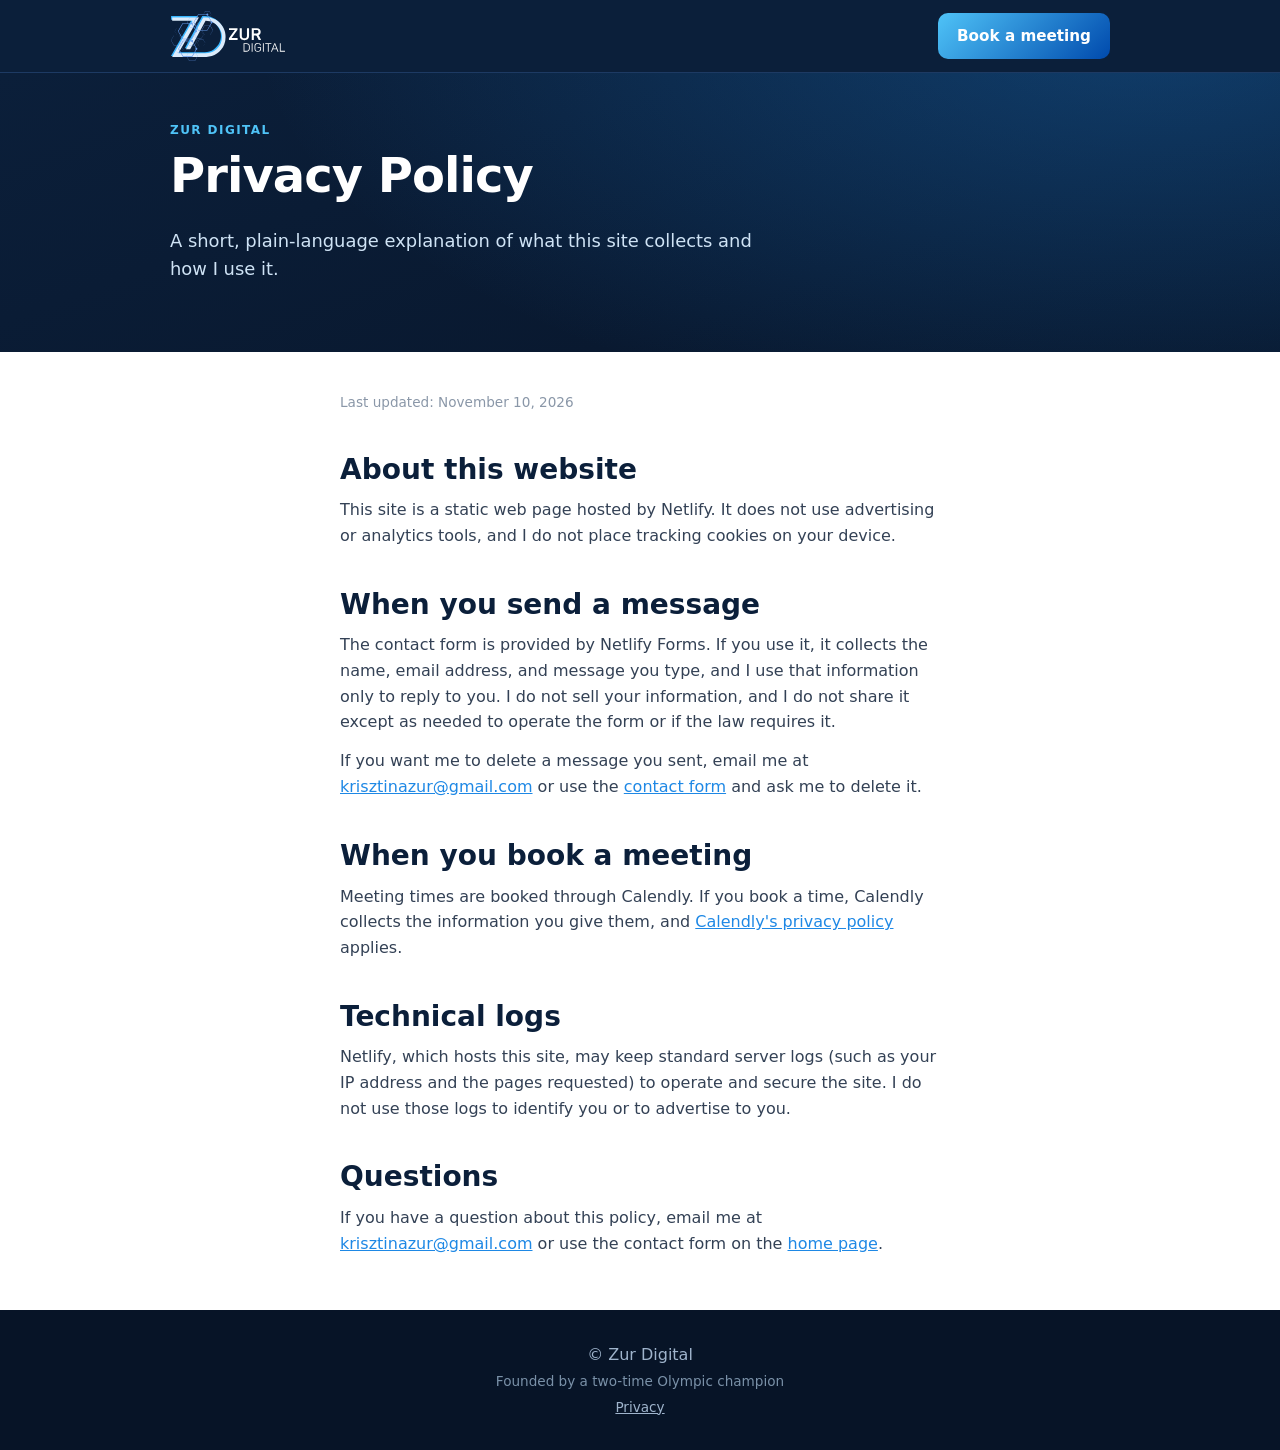
==== privacy.html @ 40351dbc "Move to zurdigital.com, I-voice copy, privacy page, Google Visibility option, trim CTAs" ====
<!doctype html><html lang="en"><head><meta charset="utf-8"><meta name="viewport" content="width=device-width,initial-scale=1"><title>Privacy Policy | Zur Digital</title><meta name="description" content="How Zur Digital uses the information you share on this website."><link rel="canonical" href="https://zurdigital.com/privacy.html"><meta property="og:title" content="Privacy Policy | Zur Digital"><meta property="og:description" content="How Zur Digital uses the information you share on this website."><meta property="og:type" content="website"><meta property="og:url" content="https://zurdigital.com/privacy.html"><meta property="og:image" content="https://zurdigital.com/assets/og/zur-digital-og.jpg"><meta property="og:image:width" content="1200"><meta property="og:image:height" content="630"><meta name="twitter:card" content="summary_large_image"><meta name="twitter:image" content="https://zurdigital.com/assets/og/zur-digital-og.jpg"><link rel="icon" href="favicon.svg" type="image/svg+xml"><link rel="stylesheet" href="styles.css"><script type="application/ld+json">{
 "@context": "https://schema.org",
 "@type": [
  "ProfessionalService",
  "LocalBusiness"
 ],
 "name": "Zur Digital \u2014 Marketing Agency in Orange County, CA",
 "url": "https://zurdigital.com",
 "logo": "https://zurdigital.com/logos/zd-logo-crop.svg",
 "email": "krisztinazur@gmail.com",
 "telephone": "(949) 436-5113",
 "description": "Zur Digital is a marketing agency in Orange County, CA. I help local businesses with brand, website, Google listing, social media, and ads\u2014starting with a free online review.",
 "areaServed": {
  "@type": "AdministrativeArea",
  "name": "Orange County, CA"
 },
 "founder": {
  "@type": "Person",
  "name": "Krisztina Zur"
 }
}</script></head><body id="top"><header class="hdr"><div class="wrap nav"><a href="index.html" class="logo"><img src="logos/zd-logo-light.svg" alt="Zur Digital" width="190" height="96" class="logoimg"></a><a class="btn" href="https://calendly.com/krisztinazur/new-meeting" target="_blank" rel="noopener">Book a meeting</a></div></header><main><section class="hero sm"><div class="wrap"><p class="eyebrow">Zur Digital</p><h1>Privacy Policy</h1><p class="lead">A short, plain-language explanation of what this site collects and how I use it.</p></div></section><section><div class="wrap legal"><p class="updated">Last updated: November 10, 2026</p><h2>About this website</h2><p>This site is a static web page hosted by Netlify. It does not use advertising or analytics tools, and I do not place tracking cookies on your device.</p><h2>When you send a message</h2><p>The contact form is provided by Netlify Forms. If you use it, it collects the name, email address, and message you type, and I use that information only to reply to you. I do not sell your information, and I do not share it except as needed to operate the form or if the law requires it.</p><p>If you want me to delete a message you sent, email me at <a href="mailto:krisztinazur@gmail.com">krisztinazur@gmail.com</a> or use the <a href="index.html#contact">contact form</a> and ask me to delete it.</p><h2>When you book a meeting</h2><p>Meeting times are booked through Calendly. If you book a time, Calendly collects the information you give them, and <a href="https://calendly.com/privacy" target="_blank" rel="noopener">Calendly's privacy policy</a> applies.</p><h2>Technical logs</h2><p>Netlify, which hosts this site, may keep standard server logs (such as your IP address and the pages requested) to operate and secure the site. I do not use those logs to identify you or to advertise to you.</p><h2>Questions</h2><p>If you have a question about this policy, email me at <a href="mailto:krisztinazur@gmail.com">krisztinazur@gmail.com</a> or use the contact form on the <a href="index.html">home page</a>.</p></div></section></main><footer class="ftr"><div class="wrap"><p>© Zur Digital</p><p class="small">Founded by a two-time Olympic champion</p><p class="small ftr-links"><a href="privacy.html">Privacy</a></p></div></footer></body></html>
---- styles.css ----
:root{
  --navy:#0B1F3A;
  --brand:#004aad;
  --sky:#4FC3F7;
  --blue:#1E88E5;
  --g1:#F4F6F9;
  --g2:#E3E8EF;
  --g3:#8A97A8;
  --ink:#1B2533;
}
*{box-sizing:border-box}
html{scroll-behavior:smooth}
body{margin:0;font:16px/1.6 Inter,"Segoe UI",system-ui,Arial,sans-serif;color:var(--ink);background:#fff}
a{color:var(--blue)}
a:hover{color:var(--brand)}
h1,h2,h3,h4{line-height:1.2;color:var(--navy);margin:0 0 .4em}
h1{font-size:clamp(2rem,5vw,3rem)}
h2{font-size:clamp(1.35rem,3vw,1.75rem)}
h3{font-size:1.15rem}
h4{font-size:1.05rem}
.wrap{max-width:980px;margin:auto;padding:0 20px}
section{padding:40px 0}
.alt{background:var(--g1)}
.eyebrow{text-transform:uppercase;letter-spacing:.12em;font-size:.75rem;font-weight:700;color:var(--blue);margin:0 0 .6em}
.small{font-size:.85rem;color:var(--g3)}
.tag{color:var(--g3);font-size:.9rem;margin:0 0 12px}
.lead{font-size:1.12rem;max-width:34em;color:#334155;margin:0 0 1.1em}
.role{font-weight:600;color:var(--brand);margin:0 0 .8em}
.row{display:flex;gap:12px;flex-wrap:wrap;margin-top:8px;align-items:center}

.btn{
  display:inline-block;background:linear-gradient(135deg,var(--sky),var(--brand));
  color:#fff!important;font-weight:700;padding:.7em 1.25em;border-radius:10px;
  text-decoration:none;border:0;cursor:pointer;font-size:.95rem;
}
.btn.lg{padding:.9em 1.45em}
.btn.ghost{
  background:transparent;border:1.5px solid var(--brand);color:var(--brand)!important;
}
.hero .btn.ghost{border-color:rgba(255,255,255,.55);color:#fff!important}
.hero .btn.ghost:hover{border-color:#fff;background:rgba(255,255,255,.08)}
.btn:hover{filter:brightness(1.05)}

/* Header */
.hdr{background:var(--navy);color:#fff;border-bottom:1px solid #1d3a63;position:sticky;top:0;z-index:9}
.nav{display:flex;align-items:center;justify-content:space-between;min-height:72px}
.logo{display:flex;color:#fff}
.logoimg{height:52px;width:auto}

/* Hero — benefit hook */
.hero{
  background:
    radial-gradient(900px 420px at 90% -20%,#1E88E555,transparent),
    linear-gradient(160deg,var(--navy),#08162b);
  color:#dbe8f5;padding:56px 0 48px;
}
.hero.sm{padding:48px 0}
.hero h1{color:#fff;margin:0 0 .45em;letter-spacing:-.02em}
.hero .eyebrow{color:var(--sky)}
.hero .lead{color:#cfe3f5}
.hero-grid{display:grid;grid-template-columns:1.05fr .95fr;gap:40px;align-items:center}
.hero-visual{position:relative;display:flex;justify-content:center}
.hero-photo-wrap{
  position:relative;width:100%;max-width:480px;
}
.hero-photo-wrap::before{
  content:"";position:absolute;inset:-14px -18px 18px 18px;
  background:linear-gradient(145deg,#4FC3F788,#004aad66);
  border-radius:28px;z-index:0;transform:rotate(2deg);
}
.hero-photo{
  position:relative;z-index:1;display:block;width:100%;height:auto;
  border-radius:20px;object-fit:cover;aspect-ratio:4/3;
  box-shadow:0 28px 60px #0008;border:3px solid rgba(255,255,255,.18);
}

/* Offer / picker / packages */
.offer-wrap > .picker{margin-top:0}
.picker{margin:0 0 28px}
.picker-title{margin:0 0 12px;font-size:1.15rem}
.need-cards{display:grid;grid-template-columns:repeat(2,1fr);gap:10px}
.need{
  display:flex;flex-direction:column;gap:4px;justify-content:center;
  background:#fff;border:1.5px solid var(--g2);border-radius:12px;
  padding:14px 16px;text-decoration:none;color:var(--ink);
  transition:.15s border-color,.15s box-shadow,.15s transform;
}
.need:hover{
  border-color:var(--sky);box-shadow:0 8px 20px #1e88e518;transform:translateY(-1px);color:var(--ink);
}
.need span{font-weight:700;color:var(--navy);font-size:.98rem;line-height:1.3}
.need em{font-style:normal;font-size:.82rem;color:var(--blue);font-weight:600}

.audit{
  background:linear-gradient(160deg,var(--navy),#123a6b);color:#dbe8f5;
  border-radius:16px;padding:22px 24px;margin:0 0 28px;
}
.audit h3{color:#fff;margin:0 0 .35em}
.audit p{margin:0 0 14px;max-width:40em}
.step-label{
  text-transform:uppercase;letter-spacing:.12em;font-size:.72rem;font-weight:700;
  color:var(--sky);margin:0 0 6px;
}

.pkg-group{margin:0 0 24px}
.group-title{margin:0 0 12px}
.group-title span{font-weight:500;color:var(--g3);font-size:.9rem}
.pkg-grid{display:grid;grid-template-columns:repeat(3,1fr);gap:12px}
.pkg{
  background:#fff;border:1px solid var(--g2);border-radius:14px;padding:16px 16px 14px;
  scroll-margin-top:88px;display:flex;flex-direction:column;gap:8px;
}
.pkg.popular{border-color:var(--sky);box-shadow:0 0 0 1px var(--sky)}
.pkg-head{display:flex;align-items:flex-start;justify-content:space-between;gap:8px}
.pkg-head h4{margin:0}
.pkg-tag{
  flex-shrink:0;background:linear-gradient(135deg,var(--sky),var(--brand));
  color:#fff;font-size:.68rem;font-weight:700;letter-spacing:.04em;text-transform:uppercase;
  padding:.3em .55em;border-radius:999px;white-space:nowrap;
}
.best{font-size:.88rem;color:#44536a;margin:0}
.pkg ul{margin:0;padding-left:1.1em;font-size:.9rem;color:#334155}
.pkg li{margin:3px 0}
.pkg-note{font-size:.85rem;color:#44536a;margin:0}
.quote-line{margin-top:auto;padding-top:8px;font-size:.82rem;font-weight:600;color:var(--brand)}
.scope-line{margin:12px 0 0;font-size:.92rem;font-weight:600;color:var(--brand)}
.meet-line{margin:0 0 14px;font-weight:600;color:var(--navy)}
.or-reach{margin:14px 0 0;color:#44536a}
.or-reach a{font-weight:600;text-decoration:none}

/* Recent work */
.work-card{
  margin-top:14px;background:#fff;border:1px solid var(--g2);border-radius:16px;
  overflow:hidden;display:grid;grid-template-columns:1fr 1.15fr;
  box-shadow:0 10px 28px #0b1f3a0c;
}
.work-visual{background:#fff;align-self:center;border-radius:12px;overflow:hidden;box-shadow:0 10px 28px #0b1f3a14}
.work-copy{padding:22px 24px}
.work-note{margin:14px 0 0}
.work-thumbs{display:grid;grid-template-columns:repeat(3,1fr);gap:6px;padding:6px;background:#0f172a}
.work-thumbs img{display:block;width:100%;height:auto;border-radius:4px;object-fit:cover;aspect-ratio:16/10}

.browser{margin:0;overflow:hidden}
.browser-bar{display:flex;align-items:center;gap:6px;padding:8px 10px;background:#1e293b}
.browser-bar span{width:8px;height:8px;border-radius:50%;background:#64748b}
.browser-bar span:nth-child(1){background:#f87171}
.browser-bar span:nth-child(2){background:#fbbf24}
.browser-bar span:nth-child(3){background:#34d399}
.browser-bar em{margin-left:8px;color:#94a3b8;font-style:normal;font-size:.72rem}
.browser img{display:block;width:100%;height:auto}
.quote{
  margin:0;padding:14px 16px;border-left:3px solid var(--brand);
  background:#f4f8fd;border-radius:8px;font-size:.95rem;line-height:1.55;
}
.quote p{margin:0}
.quote cite{display:block;margin-top:8px;font-style:normal;font-weight:700;color:var(--brand);font-size:.9rem}

/* About — founder lower on page */
.about-grid{display:grid;grid-template-columns:264px 1fr;gap:36px;align-items:center}
.about-photo img{
  width:100%;height:auto;
  border-radius:14px;display:block;border:3px solid #fff;box-shadow:0 10px 28px #0b1f3a14;
}
.about-copy p{max-width:40em;color:#334155}

/* Contact */
.contact-grid{display:grid;grid-template-columns:1fr 1fr;gap:32px;align-items:start}
.reach{list-style:none;padding:0;margin:0 0 18px}
.reach li{margin:6px 0;font-size:1.05rem}
.reach a{font-weight:600;text-decoration:none}
.form{
  background:#fff;border:1px solid var(--g2);border-radius:14px;padding:22px;
  display:grid;gap:12px;box-shadow:0 8px 24px #0b1f3a0a;
}
.form h3{margin:0 0 4px}
.form label{display:grid;gap:4px;font-weight:600;font-size:.88rem}
.form input,.form textarea{
  font:inherit;padding:.65em .75em;border:1px solid var(--g2);border-radius:8px;
}
.form input:focus,.form textarea:focus{outline:2px solid var(--sky);border-color:transparent}
.hp{position:absolute;left:-10000px;height:1px;overflow:hidden}

/* Footer */
.ftr{background:#071427;color:#9fb4cc;padding:28px 0;text-align:center}
.ftr p{margin:.25em 0}
.ftr .small{color:#7a91a8}


.cta-note{margin:12px 0 0;font-size:.92rem;color:#cfe3f5;max-width:32em}
.ftr a{color:#9fb4cc;text-decoration:underline}
.ftr a:hover{color:#fff}
.ftr-links{margin-top:.6em}
.legal{max-width:40em}
.legal h2{margin:1.4em 0 .4em}
.legal p{color:#334155;margin:0 0 .85em}
.legal .updated{font-size:.85rem;color:var(--g3);margin:0 0 1.2em}
@media(max-width:820px){
  .hero-grid,.pkg-grid{grid-template-columns:1fr}
  .need-cards{grid-template-columns:1fr}
  .hero{padding:40px 0 36px}
}
@media(max-width:720px){
  .about-grid{grid-template-columns:1fr;gap:18px;text-align:center}
  .about-photo{display:flex;justify-content:center}
  .about-copy p{margin-left:auto;margin-right:auto}
  .work-card,.contact-grid{grid-template-columns:1fr}
  section{padding:32px 0}
  .nav{min-height:64px}
  .logoimg{height:44px}
  .hero h1{font-size:clamp(1.75rem,8vw,2.3rem)}
  .hero-photo-wrap{max-width:360px;margin:0 auto}
  .hero-photo-wrap::before{inset:-10px -12px 12px 12px;border-radius:22px}
}
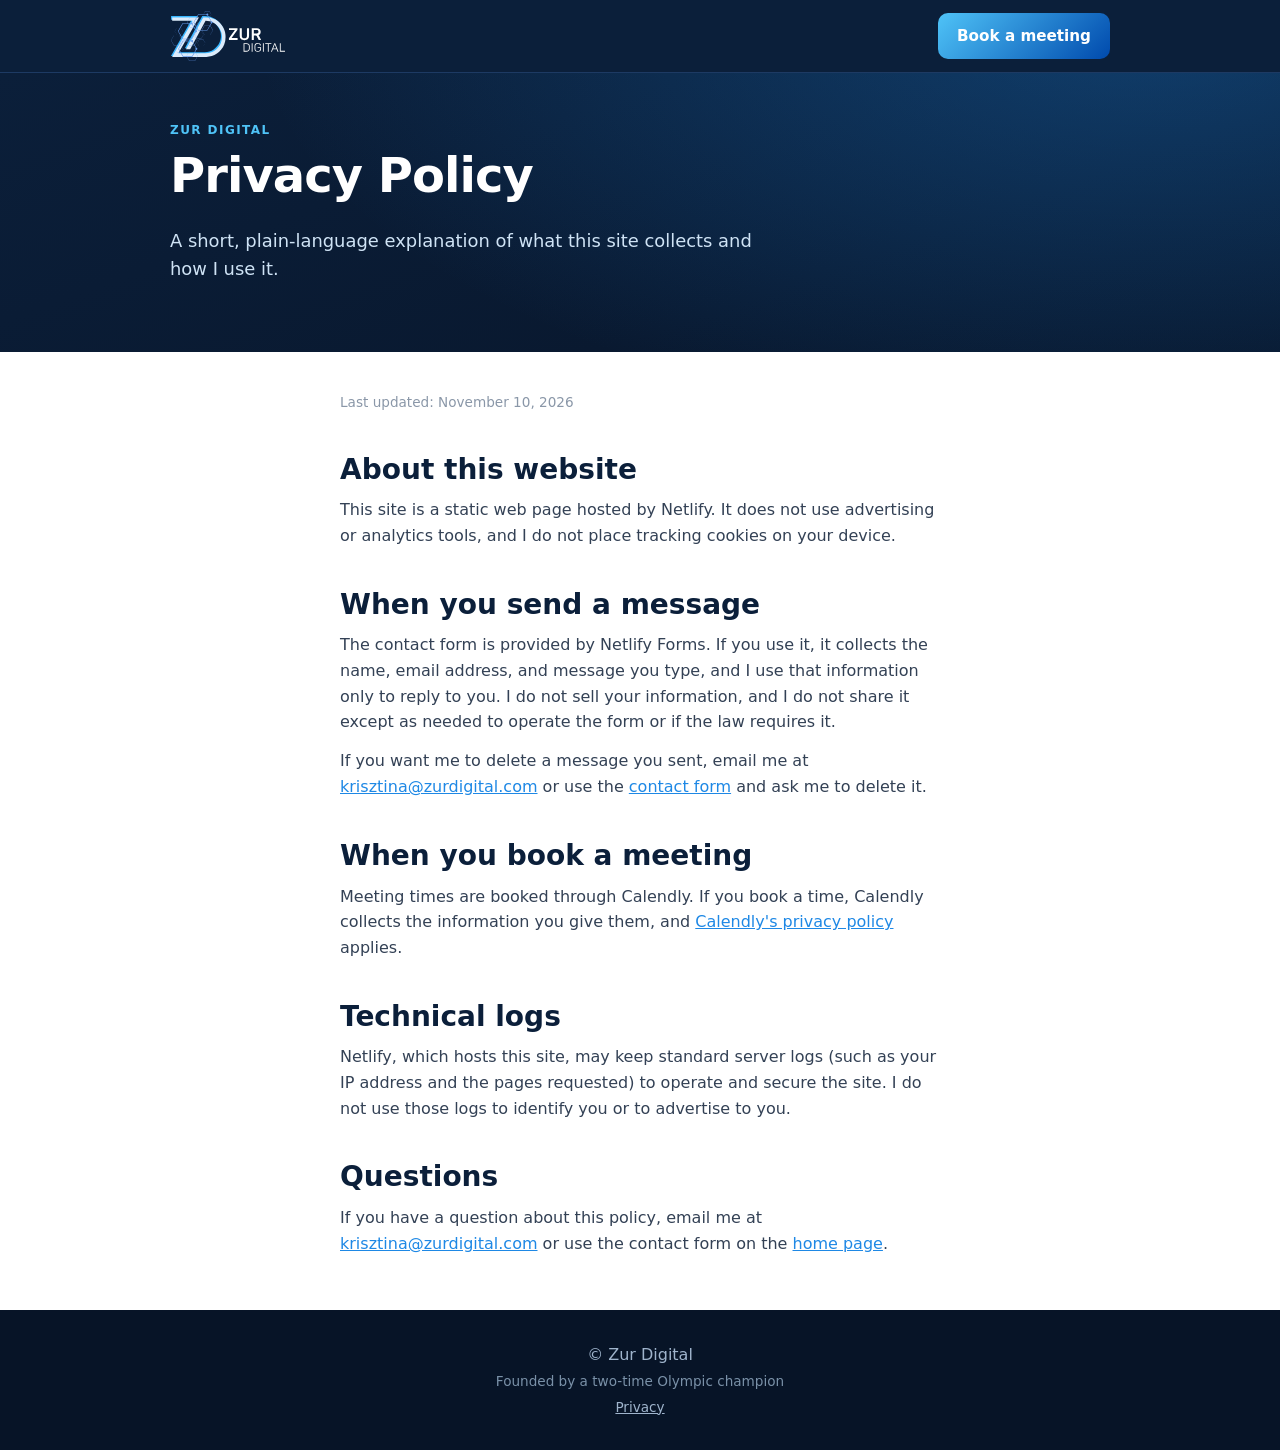
==== commit c1ed2483: "Use krisztina@zurdigital.com as contact email" ====
--- a/privacy.html
+++ b/privacy.html
@@ -7,7 +7,7 @@
  "name": "Zur Digital \u2014 Marketing Agency in Orange County, CA",
  "url": "https://zurdigital.com",
  "logo": "https://zurdigital.com/logos/zd-logo-crop.svg",
- "email": "krisztinazur@gmail.com",
+ "email": "krisztina@zurdigital.com",
  "telephone": "(949) 436-5113",
  "description": "Zur Digital is a marketing agency in Orange County, CA. I help local businesses with brand, website, Google listing, social media, and ads\u2014starting with a free online review.",
  "areaServed": {
@@ -18,4 +18,4 @@
   "@type": "Person",
   "name": "Krisztina Zur"
  }
-}</script></head><body id="top"><header class="hdr"><div class="wrap nav"><a href="index.html" class="logo"><img src="logos/zd-logo-light.svg" alt="Zur Digital" width="190" height="96" class="logoimg"></a><a class="btn" href="https://calendly.com/krisztinazur/new-meeting" target="_blank" rel="noopener">Book a meeting</a></div></header><main><section class="hero sm"><div class="wrap"><p class="eyebrow">Zur Digital</p><h1>Privacy Policy</h1><p class="lead">A short, plain-language explanation of what this site collects and how I use it.</p></div></section><section><div class="wrap legal"><p class="updated">Last updated: November 10, 2026</p><h2>About this website</h2><p>This site is a static web page hosted by Netlify. It does not use advertising or analytics tools, and I do not place tracking cookies on your device.</p><h2>When you send a message</h2><p>The contact form is provided by Netlify Forms. If you use it, it collects the name, email address, and message you type, and I use that information only to reply to you. I do not sell your information, and I do not share it except as needed to operate the form or if the law requires it.</p><p>If you want me to delete a message you sent, email me at <a href="mailto:krisztinazur@gmail.com">krisztinazur@gmail.com</a> or use the <a href="index.html#contact">contact form</a> and ask me to delete it.</p><h2>When you book a meeting</h2><p>Meeting times are booked through Calendly. If you book a time, Calendly collects the information you give them, and <a href="https://calendly.com/privacy" target="_blank" rel="noopener">Calendly's privacy policy</a> applies.</p><h2>Technical logs</h2><p>Netlify, which hosts this site, may keep standard server logs (such as your IP address and the pages requested) to operate and secure the site. I do not use those logs to identify you or to advertise to you.</p><h2>Questions</h2><p>If you have a question about this policy, email me at <a href="mailto:krisztinazur@gmail.com">krisztinazur@gmail.com</a> or use the contact form on the <a href="index.html">home page</a>.</p></div></section></main><footer class="ftr"><div class="wrap"><p>© Zur Digital</p><p class="small">Founded by a two-time Olympic champion</p><p class="small ftr-links"><a href="privacy.html">Privacy</a></p></div></footer></body></html>+}</script></head><body id="top"><header class="hdr"><div class="wrap nav"><a href="index.html" class="logo"><img src="logos/zd-logo-light.svg" alt="Zur Digital" width="190" height="96" class="logoimg"></a><a class="btn" href="https://calendly.com/krisztinazur/new-meeting" target="_blank" rel="noopener">Book a meeting</a></div></header><main><section class="hero sm"><div class="wrap"><p class="eyebrow">Zur Digital</p><h1>Privacy Policy</h1><p class="lead">A short, plain-language explanation of what this site collects and how I use it.</p></div></section><section><div class="wrap legal"><p class="updated">Last updated: November 10, 2026</p><h2>About this website</h2><p>This site is a static web page hosted by Netlify. It does not use advertising or analytics tools, and I do not place tracking cookies on your device.</p><h2>When you send a message</h2><p>The contact form is provided by Netlify Forms. If you use it, it collects the name, email address, and message you type, and I use that information only to reply to you. I do not sell your information, and I do not share it except as needed to operate the form or if the law requires it.</p><p>If you want me to delete a message you sent, email me at <a href="mailto:krisztina@zurdigital.com">krisztina@zurdigital.com</a> or use the <a href="index.html#contact">contact form</a> and ask me to delete it.</p><h2>When you book a meeting</h2><p>Meeting times are booked through Calendly. If you book a time, Calendly collects the information you give them, and <a href="https://calendly.com/privacy" target="_blank" rel="noopener">Calendly's privacy policy</a> applies.</p><h2>Technical logs</h2><p>Netlify, which hosts this site, may keep standard server logs (such as your IP address and the pages requested) to operate and secure the site. I do not use those logs to identify you or to advertise to you.</p><h2>Questions</h2><p>If you have a question about this policy, email me at <a href="mailto:krisztina@zurdigital.com">krisztina@zurdigital.com</a> or use the contact form on the <a href="index.html">home page</a>.</p></div></section></main><footer class="ftr"><div class="wrap"><p>© Zur Digital</p><p class="small">Founded by a two-time Olympic champion</p><p class="small ftr-links"><a href="privacy.html">Privacy</a></p></div></footer></body></html>
--- a/styles.css
+++ b/styles.css
@@ -79,6 +79,7 @@
 .picker{margin:0 0 28px}
 .picker-title{margin:0 0 12px;font-size:1.15rem}
 .need-cards{display:grid;grid-template-columns:repeat(2,1fr);gap:10px}
+@media (min-width:821px){.need-cards{grid-template-columns:repeat(6,1fr)}.need-cards .need{grid-column:span 2}.need-cards .need:nth-child(n+4){grid-column:span 3}}
 .need{
   display:flex;flex-direction:column;gap:4px;justify-content:center;
   background:#fff;border:1.5px solid var(--g2);border-radius:12px;
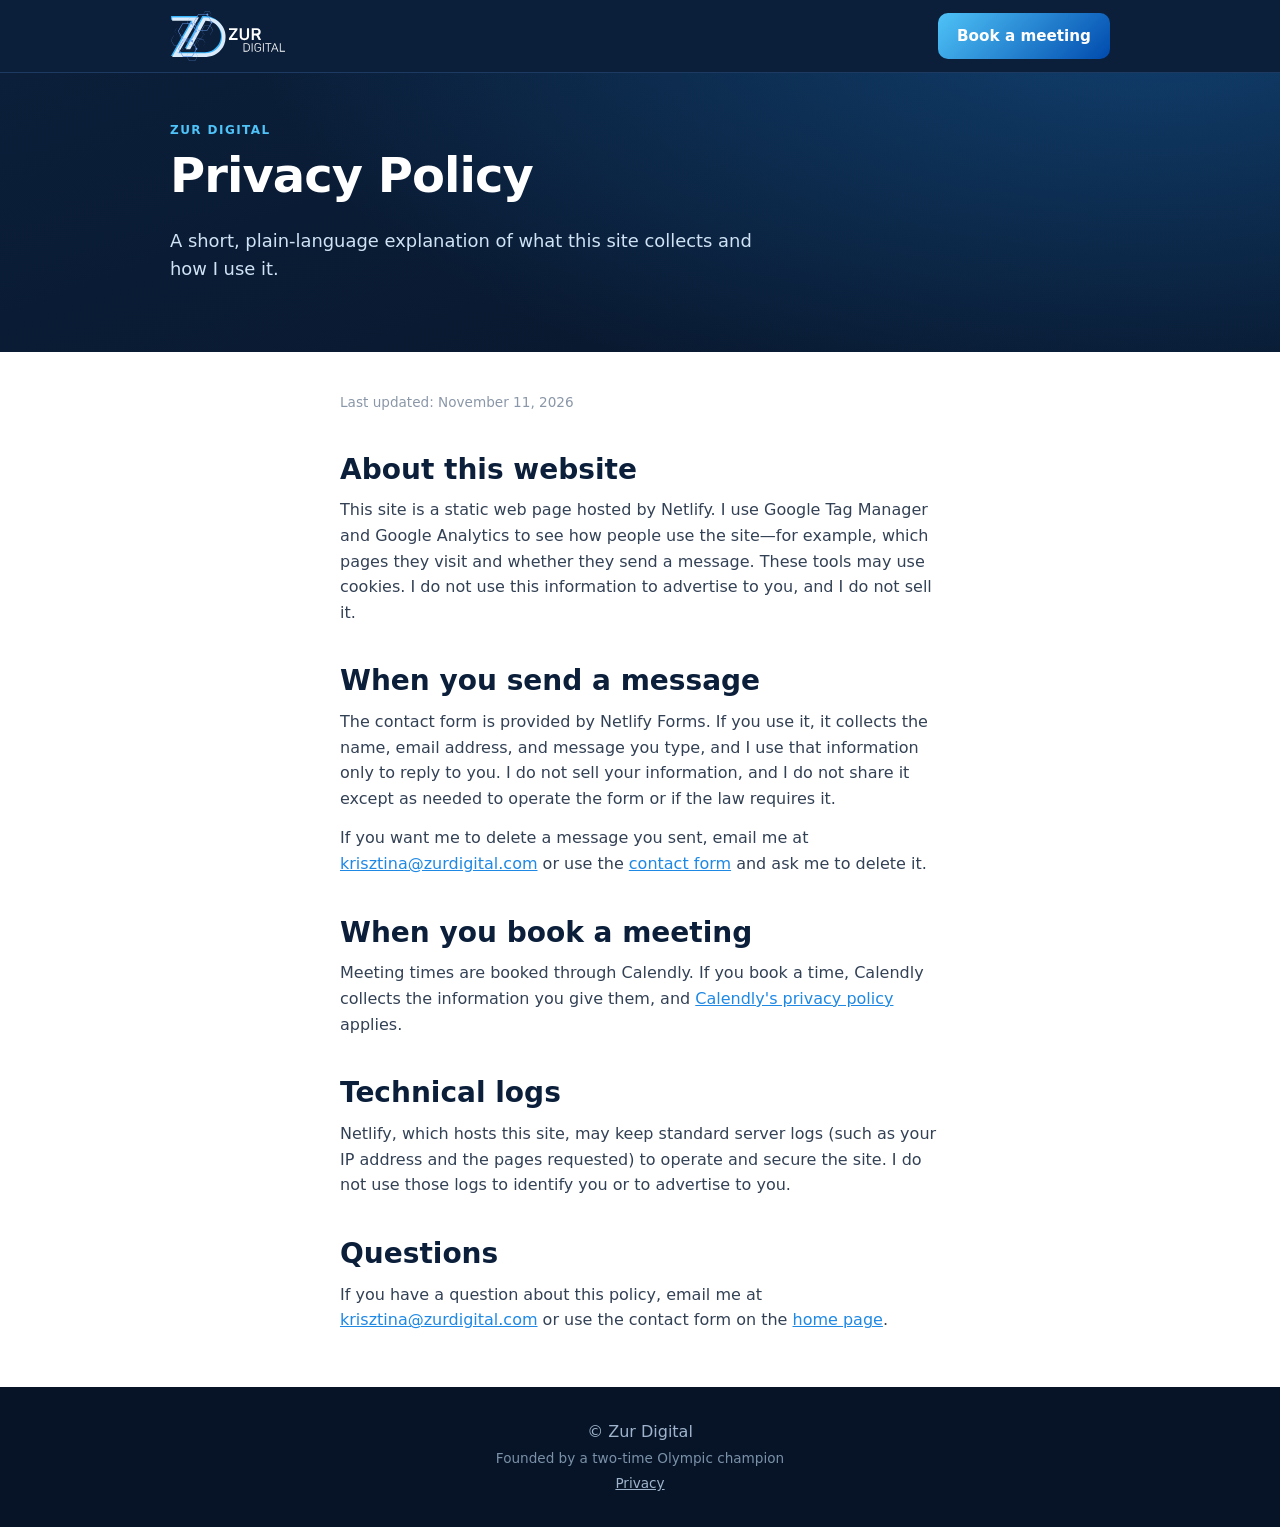
==== commit 8d12958c: "Add official Google Tag Manager and update the privacy page Install GTM-WLJ77DSS with Google's offic" ====
--- a/privacy.html
+++ b/privacy.html
@@ -1,4 +1,10 @@
-<!doctype html><html lang="en"><head><meta charset="utf-8"><meta name="viewport" content="width=device-width,initial-scale=1"><title>Privacy Policy | Zur Digital</title><meta name="description" content="How Zur Digital uses the information you share on this website."><link rel="canonical" href="https://zurdigital.com/privacy.html"><meta property="og:title" content="Privacy Policy | Zur Digital"><meta property="og:description" content="How Zur Digital uses the information you share on this website."><meta property="og:type" content="website"><meta property="og:url" content="https://zurdigital.com/privacy.html"><meta property="og:image" content="https://zurdigital.com/assets/og/zur-digital-og.jpg"><meta property="og:image:width" content="1200"><meta property="og:image:height" content="630"><meta name="twitter:card" content="summary_large_image"><meta name="twitter:image" content="https://zurdigital.com/assets/og/zur-digital-og.jpg"><link rel="icon" href="favicon.svg" type="image/svg+xml"><link rel="stylesheet" href="styles.css"><script type="application/ld+json">{
+<!doctype html><html lang="en"><head><meta charset="utf-8"><!-- Google Tag Manager -->
+<script>(function(w,d,s,l,i){w[l]=w[l]||[];w[l].push({'gtm.start':
+new Date().getTime(),event:'gtm.js'});var f=d.getElementsByTagName(s)[0],
+j=d.createElement(s),dl=l!='dataLayer'?'&l='+l:'';j.async=true;j.src=
+'https://www.googletagmanager.com/gtm.js?id='+i+dl;f.parentNode.insertBefore(j,f);
+})(window,document,'script','dataLayer','GTM-WLJ77DSS');</script>
+<!-- End Google Tag Manager --><meta name="viewport" content="width=device-width,initial-scale=1"><title>Privacy Policy | Zur Digital</title><meta name="description" content="How Zur Digital uses the information you share on this website."><link rel="canonical" href="https://zurdigital.com/privacy.html"><meta property="og:title" content="Privacy Policy | Zur Digital"><meta property="og:description" content="How Zur Digital uses the information you share on this website."><meta property="og:type" content="website"><meta property="og:url" content="https://zurdigital.com/privacy.html"><meta property="og:image" content="https://zurdigital.com/assets/og/zur-digital-og.jpg"><meta property="og:image:width" content="1200"><meta property="og:image:height" content="630"><meta name="twitter:card" content="summary_large_image"><meta name="twitter:image" content="https://zurdigital.com/assets/og/zur-digital-og.jpg"><link rel="icon" href="favicon.svg" type="image/svg+xml"><link rel="stylesheet" href="styles.css"><script type="application/ld+json">{
  "@context": "https://schema.org",
  "@type": [
   "ProfessionalService",
@@ -18,4 +24,7 @@
   "@type": "Person",
   "name": "Krisztina Zur"
  }
-}</script></head><body id="top"><header class="hdr"><div class="wrap nav"><a href="index.html" class="logo"><img src="logos/zd-logo-light.svg" alt="Zur Digital" width="190" height="96" class="logoimg"></a><a class="btn" href="https://calendly.com/krisztinazur/new-meeting" target="_blank" rel="noopener">Book a meeting</a></div></header><main><section class="hero sm"><div class="wrap"><p class="eyebrow">Zur Digital</p><h1>Privacy Policy</h1><p class="lead">A short, plain-language explanation of what this site collects and how I use it.</p></div></section><section><div class="wrap legal"><p class="updated">Last updated: November 10, 2026</p><h2>About this website</h2><p>This site is a static web page hosted by Netlify. It does not use advertising or analytics tools, and I do not place tracking cookies on your device.</p><h2>When you send a message</h2><p>The contact form is provided by Netlify Forms. If you use it, it collects the name, email address, and message you type, and I use that information only to reply to you. I do not sell your information, and I do not share it except as needed to operate the form or if the law requires it.</p><p>If you want me to delete a message you sent, email me at <a href="mailto:krisztina@zurdigital.com">krisztina@zurdigital.com</a> or use the <a href="index.html#contact">contact form</a> and ask me to delete it.</p><h2>When you book a meeting</h2><p>Meeting times are booked through Calendly. If you book a time, Calendly collects the information you give them, and <a href="https://calendly.com/privacy" target="_blank" rel="noopener">Calendly's privacy policy</a> applies.</p><h2>Technical logs</h2><p>Netlify, which hosts this site, may keep standard server logs (such as your IP address and the pages requested) to operate and secure the site. I do not use those logs to identify you or to advertise to you.</p><h2>Questions</h2><p>If you have a question about this policy, email me at <a href="mailto:krisztina@zurdigital.com">krisztina@zurdigital.com</a> or use the contact form on the <a href="index.html">home page</a>.</p></div></section></main><footer class="ftr"><div class="wrap"><p>© Zur Digital</p><p class="small">Founded by a two-time Olympic champion</p><p class="small ftr-links"><a href="privacy.html">Privacy</a></p></div></footer></body></html>+}</script></head><body id="top"><!-- Google Tag Manager (noscript) -->
+<noscript><iframe src="https://www.googletagmanager.com/ns.html?id=GTM-WLJ77DSS"
+height="0" width="0" style="display:none;visibility:hidden"></iframe></noscript>
+<!-- End Google Tag Manager (noscript) --><header class="hdr"><div class="wrap nav"><a href="index.html" class="logo"><img src="logos/zd-logo-light.svg" alt="Zur Digital" width="190" height="96" class="logoimg"></a><a class="btn" href="https://calendly.com/krisztinazur/new-meeting" target="_blank" rel="noopener">Book a meeting</a></div></header><main><section class="hero sm"><div class="wrap"><p class="eyebrow">Zur Digital</p><h1>Privacy Policy</h1><p class="lead">A short, plain-language explanation of what this site collects and how I use it.</p></div></section><section><div class="wrap legal"><p class="updated">Last updated: November 11, 2026</p><h2>About this website</h2><p>This site is a static web page hosted by Netlify. I use Google Tag Manager and Google Analytics to see how people use the site—for example, which pages they visit and whether they send a message. These tools may use cookies. I do not use this information to advertise to you, and I do not sell it.</p><h2>When you send a message</h2><p>The contact form is provided by Netlify Forms. If you use it, it collects the name, email address, and message you type, and I use that information only to reply to you. I do not sell your information, and I do not share it except as needed to operate the form or if the law requires it.</p><p>If you want me to delete a message you sent, email me at <a href="mailto:krisztina@zurdigital.com">krisztina@zurdigital.com</a> or use the <a href="index.html#contact">contact form</a> and ask me to delete it.</p><h2>When you book a meeting</h2><p>Meeting times are booked through Calendly. If you book a time, Calendly collects the information you give them, and <a href="https://calendly.com/privacy" target="_blank" rel="noopener">Calendly's privacy policy</a> applies.</p><h2>Technical logs</h2><p>Netlify, which hosts this site, may keep standard server logs (such as your IP address and the pages requested) to operate and secure the site. I do not use those logs to identify you or to advertise to you.</p><h2>Questions</h2><p>If you have a question about this policy, email me at <a href="mailto:krisztina@zurdigital.com">krisztina@zurdigital.com</a> or use the contact form on the <a href="index.html">home page</a>.</p></div></section></main><footer class="ftr"><div class="wrap"><p>© Zur Digital</p><p class="small">Founded by a two-time Olympic champion</p><p class="small ftr-links"><a href="privacy.html">Privacy</a></p></div></footer></body></html>
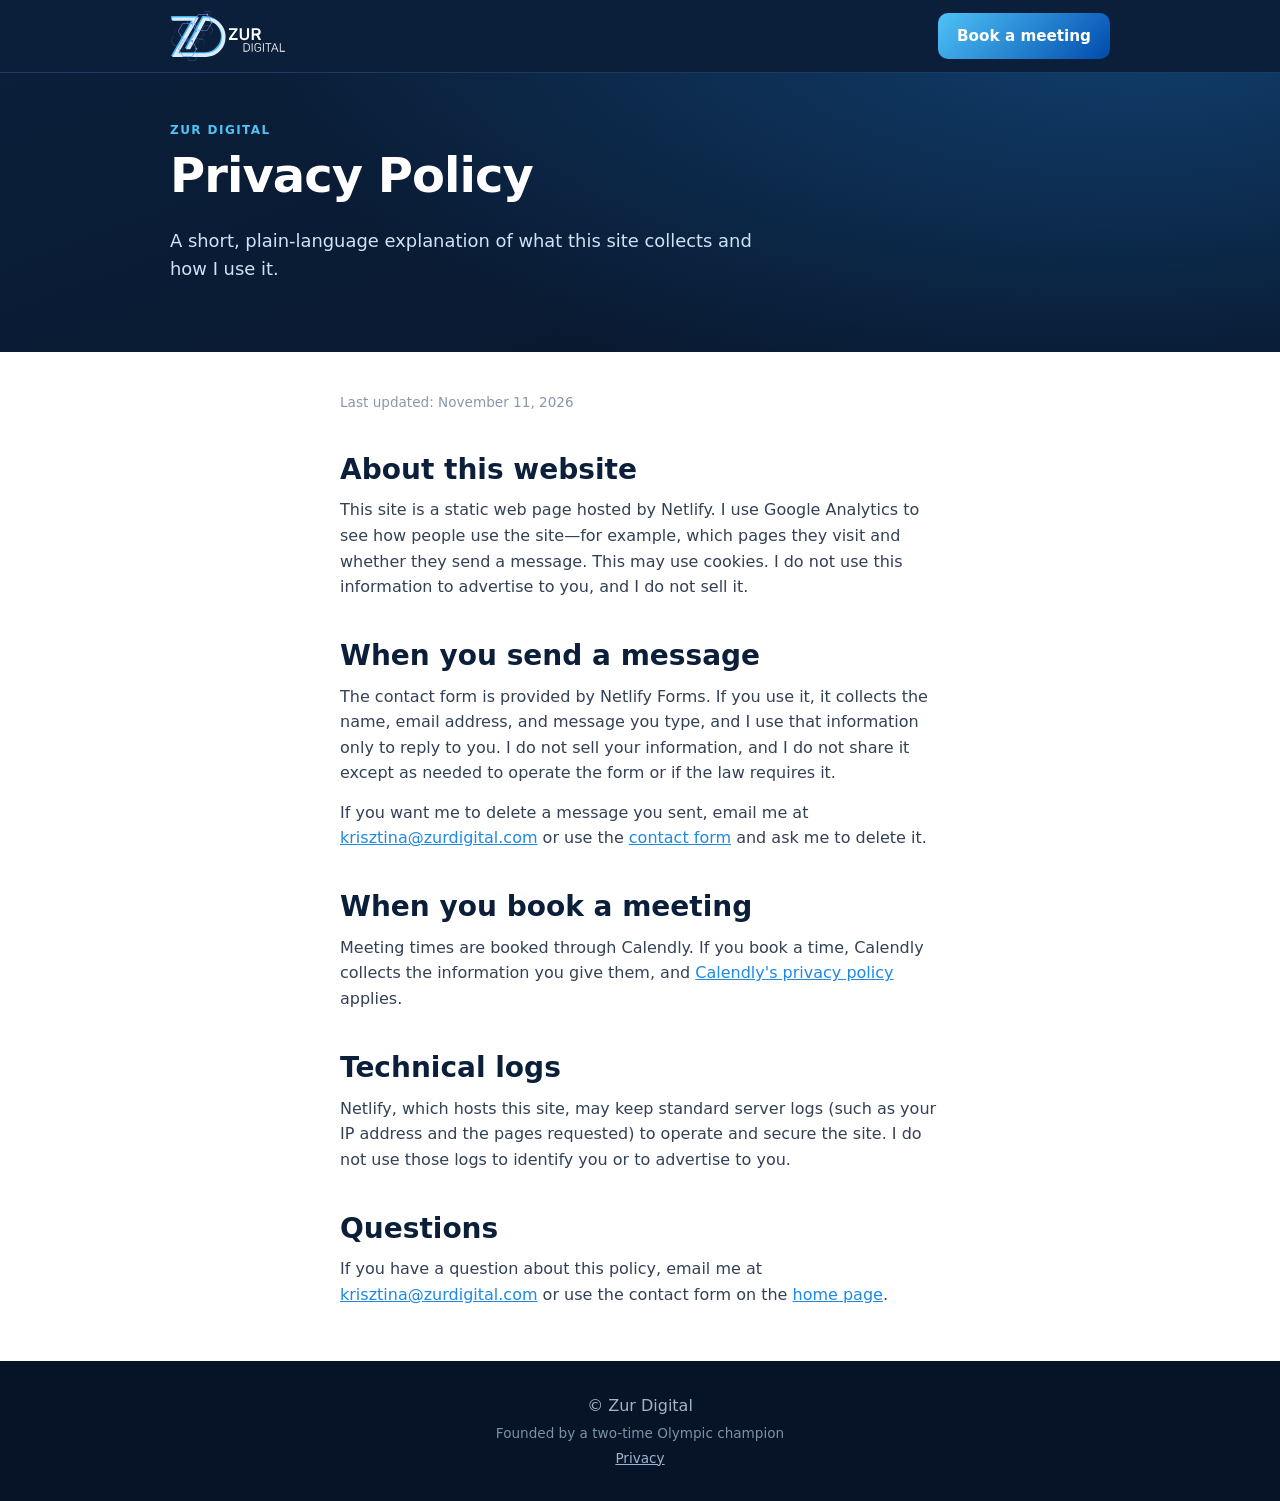
==== commit f96c4f50: "Use GA4 gtag only, not Google Tag Manager Replace the GTM-WLJ77DSS snippets with Google's official g" ====
--- a/privacy.html
+++ b/privacy.html
@@ -1,10 +1,11 @@
-<!doctype html><html lang="en"><head><meta charset="utf-8"><!-- Google Tag Manager -->
-<script>(function(w,d,s,l,i){w[l]=w[l]||[];w[l].push({'gtm.start':
-new Date().getTime(),event:'gtm.js'});var f=d.getElementsByTagName(s)[0],
-j=d.createElement(s),dl=l!='dataLayer'?'&l='+l:'';j.async=true;j.src=
-'https://www.googletagmanager.com/gtm.js?id='+i+dl;f.parentNode.insertBefore(j,f);
-})(window,document,'script','dataLayer','GTM-WLJ77DSS');</script>
-<!-- End Google Tag Manager --><meta name="viewport" content="width=device-width,initial-scale=1"><title>Privacy Policy | Zur Digital</title><meta name="description" content="How Zur Digital uses the information you share on this website."><link rel="canonical" href="https://zurdigital.com/privacy.html"><meta property="og:title" content="Privacy Policy | Zur Digital"><meta property="og:description" content="How Zur Digital uses the information you share on this website."><meta property="og:type" content="website"><meta property="og:url" content="https://zurdigital.com/privacy.html"><meta property="og:image" content="https://zurdigital.com/assets/og/zur-digital-og.jpg"><meta property="og:image:width" content="1200"><meta property="og:image:height" content="630"><meta name="twitter:card" content="summary_large_image"><meta name="twitter:image" content="https://zurdigital.com/assets/og/zur-digital-og.jpg"><link rel="icon" href="favicon.svg" type="image/svg+xml"><link rel="stylesheet" href="styles.css"><script type="application/ld+json">{
+<!doctype html><html lang="en"><head><meta charset="utf-8"><!-- Google tag (gtag.js) -->
+<script async src="https://www.googletagmanager.com/gtag/js?id=G-2MHFHZ1X98"></script>
+<script>
+  window.dataLayer = window.dataLayer || [];
+  function gtag(){dataLayer.push(arguments);}
+  gtag('js', new Date());
+  gtag('config', 'G-2MHFHZ1X98');
+</script><meta name="viewport" content="width=device-width,initial-scale=1"><title>Privacy Policy | Zur Digital</title><meta name="description" content="How Zur Digital uses the information you share on this website."><link rel="canonical" href="https://zurdigital.com/privacy.html"><meta property="og:title" content="Privacy Policy | Zur Digital"><meta property="og:description" content="How Zur Digital uses the information you share on this website."><meta property="og:type" content="website"><meta property="og:url" content="https://zurdigital.com/privacy.html"><meta property="og:image" content="https://zurdigital.com/assets/og/zur-digital-og.jpg"><meta property="og:image:width" content="1200"><meta property="og:image:height" content="630"><meta name="twitter:card" content="summary_large_image"><meta name="twitter:image" content="https://zurdigital.com/assets/og/zur-digital-og.jpg"><link rel="icon" href="favicon.svg" type="image/svg+xml"><link rel="stylesheet" href="styles.css"><script type="application/ld+json">{
  "@context": "https://schema.org",
  "@type": [
   "ProfessionalService",
@@ -24,7 +25,4 @@
   "@type": "Person",
   "name": "Krisztina Zur"
  }
-}</script></head><body id="top"><!-- Google Tag Manager (noscript) -->
-<noscript><iframe src="https://www.googletagmanager.com/ns.html?id=GTM-WLJ77DSS"
-height="0" width="0" style="display:none;visibility:hidden"></iframe></noscript>
-<!-- End Google Tag Manager (noscript) --><header class="hdr"><div class="wrap nav"><a href="index.html" class="logo"><img src="logos/zd-logo-light.svg" alt="Zur Digital" width="190" height="96" class="logoimg"></a><a class="btn" href="https://calendly.com/krisztinazur/new-meeting" target="_blank" rel="noopener">Book a meeting</a></div></header><main><section class="hero sm"><div class="wrap"><p class="eyebrow">Zur Digital</p><h1>Privacy Policy</h1><p class="lead">A short, plain-language explanation of what this site collects and how I use it.</p></div></section><section><div class="wrap legal"><p class="updated">Last updated: November 11, 2026</p><h2>About this website</h2><p>This site is a static web page hosted by Netlify. I use Google Tag Manager and Google Analytics to see how people use the site—for example, which pages they visit and whether they send a message. These tools may use cookies. I do not use this information to advertise to you, and I do not sell it.</p><h2>When you send a message</h2><p>The contact form is provided by Netlify Forms. If you use it, it collects the name, email address, and message you type, and I use that information only to reply to you. I do not sell your information, and I do not share it except as needed to operate the form or if the law requires it.</p><p>If you want me to delete a message you sent, email me at <a href="mailto:krisztina@zurdigital.com">krisztina@zurdigital.com</a> or use the <a href="index.html#contact">contact form</a> and ask me to delete it.</p><h2>When you book a meeting</h2><p>Meeting times are booked through Calendly. If you book a time, Calendly collects the information you give them, and <a href="https://calendly.com/privacy" target="_blank" rel="noopener">Calendly's privacy policy</a> applies.</p><h2>Technical logs</h2><p>Netlify, which hosts this site, may keep standard server logs (such as your IP address and the pages requested) to operate and secure the site. I do not use those logs to identify you or to advertise to you.</p><h2>Questions</h2><p>If you have a question about this policy, email me at <a href="mailto:krisztina@zurdigital.com">krisztina@zurdigital.com</a> or use the contact form on the <a href="index.html">home page</a>.</p></div></section></main><footer class="ftr"><div class="wrap"><p>© Zur Digital</p><p class="small">Founded by a two-time Olympic champion</p><p class="small ftr-links"><a href="privacy.html">Privacy</a></p></div></footer></body></html>+}</script></head><body id="top"><header class="hdr"><div class="wrap nav"><a href="index.html" class="logo"><img src="logos/zd-logo-light.svg" alt="Zur Digital" width="190" height="96" class="logoimg"></a><a class="btn" href="https://calendly.com/krisztinazur/new-meeting" target="_blank" rel="noopener">Book a meeting</a></div></header><main><section class="hero sm"><div class="wrap"><p class="eyebrow">Zur Digital</p><h1>Privacy Policy</h1><p class="lead">A short, plain-language explanation of what this site collects and how I use it.</p></div></section><section><div class="wrap legal"><p class="updated">Last updated: November 11, 2026</p><h2>About this website</h2><p>This site is a static web page hosted by Netlify. I use Google Analytics to see how people use the site—for example, which pages they visit and whether they send a message. This may use cookies. I do not use this information to advertise to you, and I do not sell it.</p><h2>When you send a message</h2><p>The contact form is provided by Netlify Forms. If you use it, it collects the name, email address, and message you type, and I use that information only to reply to you. I do not sell your information, and I do not share it except as needed to operate the form or if the law requires it.</p><p>If you want me to delete a message you sent, email me at <a href="mailto:krisztina@zurdigital.com">krisztina@zurdigital.com</a> or use the <a href="index.html#contact">contact form</a> and ask me to delete it.</p><h2>When you book a meeting</h2><p>Meeting times are booked through Calendly. If you book a time, Calendly collects the information you give them, and <a href="https://calendly.com/privacy" target="_blank" rel="noopener">Calendly's privacy policy</a> applies.</p><h2>Technical logs</h2><p>Netlify, which hosts this site, may keep standard server logs (such as your IP address and the pages requested) to operate and secure the site. I do not use those logs to identify you or to advertise to you.</p><h2>Questions</h2><p>If you have a question about this policy, email me at <a href="mailto:krisztina@zurdigital.com">krisztina@zurdigital.com</a> or use the contact form on the <a href="index.html">home page</a>.</p></div></section></main><footer class="ftr"><div class="wrap"><p>© Zur Digital</p><p class="small">Founded by a two-time Olympic champion</p><p class="small ftr-links"><a href="privacy.html">Privacy</a></p></div></footer></body></html>
